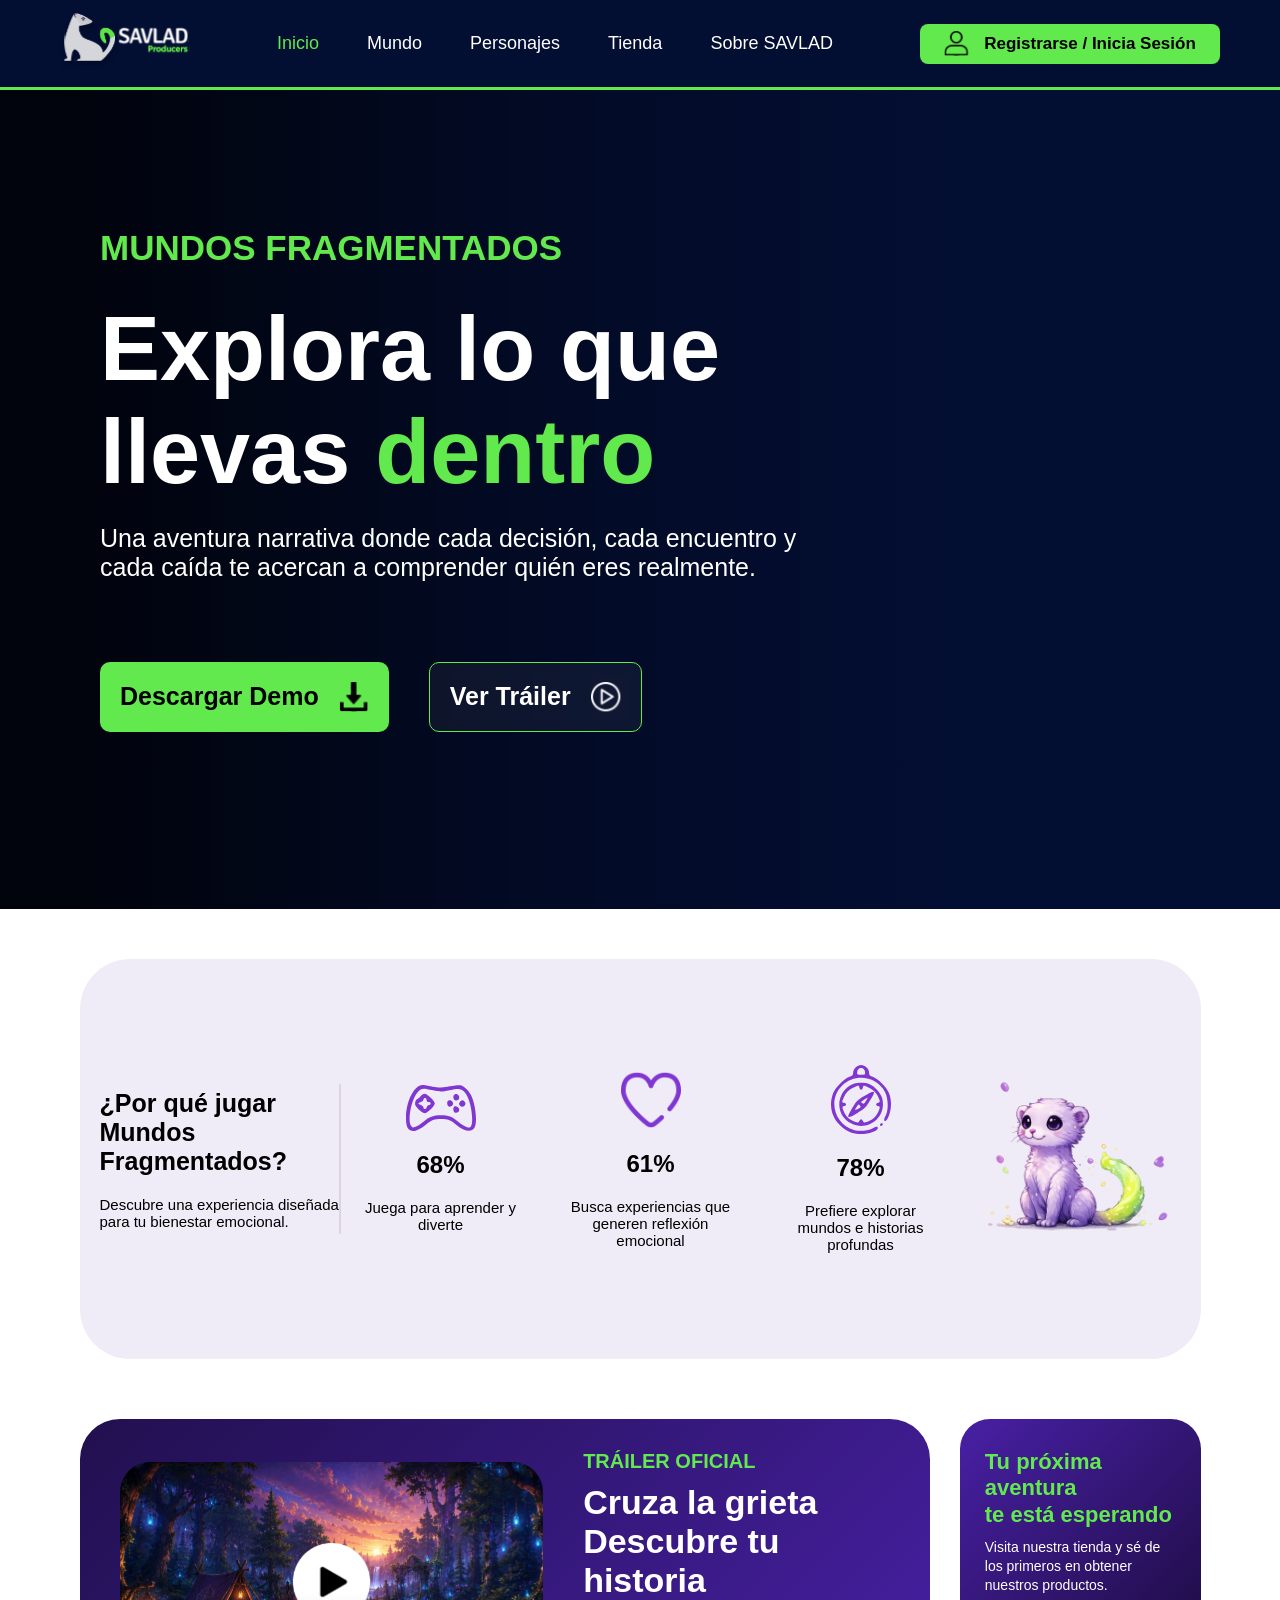
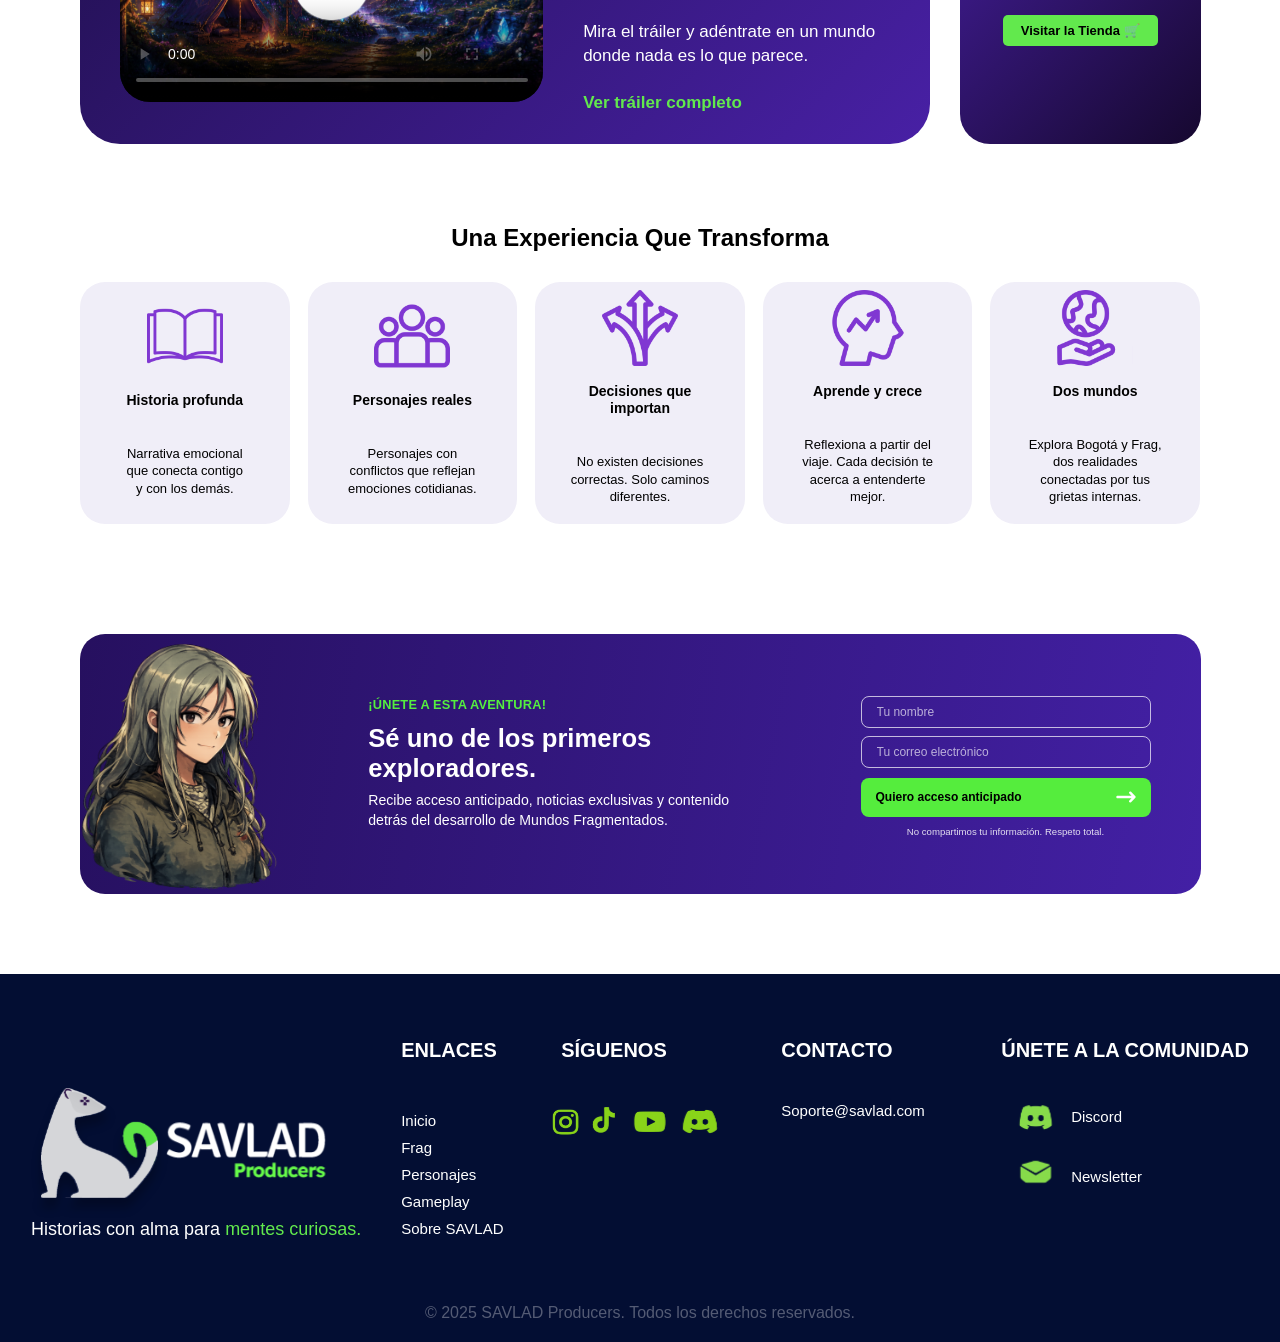
==== index.html @ c3e3d8b2 "Primera subida" ====
<!DOCTYPE html>
<html lang="es">
<head>
    <meta charset="UTF-8">
    <meta name="viewport" content="width=device-width, initial-scale=1.0">
    <link rel="stylesheet" href="estilos.css">
    <link rel="icon" href="Recursos/logo1.svg" type="image/svg+xml">
    <title>SAVLAD || INICIO</title>
</head>
<body>

<!--------------------- HEADER --------------------->

        <header>

            <a href="index.html" class="logo1">
                <img src="Recursos/Group 207.svg" alt="" width="130px">
            </a>

            <nav>
                <a href="index.html"><span>Inicio</span></a>
                <a href="mundo.html">Mundo</a>
                <a href="personajes.html">Personajes</a>
                <a href="tienda.html">Tienda</a>
                <a href="sobre.html">Sobre SAVLAD</a>
            </nav>

            <button class="registrate1" id="abrirModal">
                <div class="registrate2">
                    <img src="Recursos/usuario 2.svg" alt="" width="25px">
                    <p>Registrarse / Inicia Sesión</p>
                </div>
            </button>

            <button class="menu1" id="menu1">
                <span></span>
                <span></span>
                <span></span>
            </button>

        </header>


<!--------------------- MENU MOVIL --------------------->

        <div class="menu-mobile" id="menuMobile">

            <a href="#">Inicio</a>
            <a href="#">Mundo</a>
            <a href="#">Personajes</a>
            <a href="#">Tienda</a>
            <a href="#">Sobre SAVLAD</a>

            <button class="login-mobile" id="abrirModalMobile">
                <img src="Recursos/usuario 2.svg" alt="" width="25px">
                <span>Registrarse / Inicia Sesión</span>
            </button>

        </div>


<!--------------------- MODAL --------------------->

        <div class="modal" id="modal">

            <div class="modal-contenido">

                <button class="cerrar" id="cerrarModal">&times;</button>

                <h2>Iniciar Sesión</h2>

                <input type="email" placeholder="Correo electrónico">

                <input type="password" placeholder="Contraseña">

                <button class="boton-iniciar">
                    Iniciar Sesión
                </button>

                <p>¿No tienes una cuenta?</p>

                <a href="#">Registrarse</a>

            </div>

        </div>


<!--------------------- CONTENIDO --------------------->






    
    <section class="section1">
        <div class="fondo1">

            <div class="fondos">
                <div class="fondo fondo-1"></div>
                <div class="fondo fondo-2"></div>
                <div class="fondo fondo-3"></div>
                <div class="fondo fondo-4"></div>
            </div>

            <div class="s1">
                <h3>MUNDOS FRAGMENTADOS</h3>
                <h1>Explora lo que llevas <span>dentro</span></h1>
                <p>
                    Una aventura narrativa donde cada decisión, cada encuentro
                    y cada caída te acercan a comprender quién eres realmente.
                </p>

                <div class="caj0">
                    <a href="#">
                        <div class="caj1">
                            <p>Descargar Demo</p>
                            <img src="Recursos/descargar.svg" alt="">
                        </div>
                    </a>

                    <a href="#">
                        <div class="caj2">
                            <p>Ver Tráiler</p>
                            <img src="Recursos/ver.svg" alt="">
                        </div>
                    </a>
                </div>
            </div>

        </div>
    </section>




<!--------------------- SECTION #2 --------------------->

<main>
    <section class="section2">
        <div class="s2-1">
            <h1>¿Por qué jugar Mundos Fragmentados?</h2>
            <p>Descubre una experiencia diseñada para tu bienestar emocional.</p>
        </div>
        <div class="lin"></div>
        <div class="s2-2">
            <div class="con1">
                <img src="Recursos/consola.svg" alt="" width="70px">
                <h2>68%</h2>
                <p>Juega para aprender y diverte</p>
            </div>
            <div class="con2">
                <img src="Recursos/corazon.svg" alt="" width="60px">
                <h2>61%</h2>
                <p>Busca experiencias que generen reflexión emocional </p>
            </div>
            <div class="con3">
                <img src="Recursos/brujula.svg" alt="" width="60px">
                <h2>78%</h2>
                <p>Prefiere explorar mundos e historias profundas</p>
            </div>
        </div>
        <img src="Recursos/mascota.svg" alt="" width="220px">

    </section>




<!--------------------- SECTION #3 --------------------->


    <section class="section3">

        <section class="trailer">

    <div class="trailer-video">
        <video controls poster="Recursos/trai 2.svg">
            <source src="Recursos/SPOT PUBLICITARIO.mp4" type="video/mp4">
        </video>

        
    </div>

    <div class="trailer-info">

        <h3>TRÁILER OFICIAL</h3>
        <h2>Cruza la grieta<br>Descubre tu historia</h2>
        <p>Mira el tráiler y adéntrate en un mundo donde nada es lo que parece.</p>
        <a href="#">Ver tráiler completo</a>

    </div>

    </section>
        
    <div class="tienda">
        <h2>Tu próxima aventura<br>te está esperando</h2>
        <p>Visita nuestra tienda y sé de los primeros en obtener nuestros productos.</p>
        <a href="#" class="boton-tienda">Visitar la Tienda 🛒</a>
    </div>

    </section>



<!--------------------- SECTION #4 --------------------->
    

    <section class="section4">
    <h2>Una Experiencia Que Transforma</h2>

    <div class="contenedor-cajas">
        <div class="caja">
            <div class="icono"><img src="Recursos/libro.svg" alt=""></div>
            <h3>Historia profunda</h3>
            <p>Narrativa emocional<br>que conecta contigo<br>y con los demás.</p>
        </div>

        <div class="caja">
            <div class="icono"><img src="Recursos/grupo.svg" alt=""></div>
            <h3>Personajes reales</h3>
            <p>Personajes con<br>conflictos que reflejan<br>emociones cotidianas.</p>
        </div>

        <div class="caja">
            <div class="icono"><img src="Recursos/flechas.svg" alt=""></div>
            <h3>Decisiones que<br>importan</h3>
            <p>No existen decisiones<br>correctas. Solo caminos<br>diferentes.</p>
        </div>

        <div class="caja">
            <div class="icono"><img src="Recursos/motivacion.svg" alt=""></div>
            <h3>Aprende y crece</h3>
            <p>Reflexiona a partir del<br>viaje. Cada decisión te<br>acerca a entenderte<br>mejor.</p>
        </div>

        <div class="caja">
            <div class="icono"><img src="Recursos/el-planeta-tierra.svg" alt=""></div>
            <h3>Dos mundos</h3>
            <p>Explora Bogotá y Frag,<br>dos realidades<br>conectadas por tus<br>grietas internas.</p>
        </div>
    </div>
</section>




<!--------------------- SECTION #5 --------------------->



     <section class="section5">
    <div class="section5__personaje">
        <img src="Recursos/chica cor.svg" alt="Exploradora">
    </div>

    <div class="section5__contenido">
        <span class="section5__titulo-verde">
            ¡ÚNETE A ESTA AVENTURA!
        </span>

        <h2>
            Sé uno de los primeros<br>
            exploradores.
        </h2>

        <p>
            Recibe acceso anticipado, noticias exclusivas y contenido<br>
            detrás del desarrollo de Mundos Fragmentados.
        </p>
    </div>

    <form class="section5__formulario">
        <input 
            type="text" 
            placeholder="Tu nombre"
        >

        <input 
            type="email" 
            placeholder="Tu correo electrónico"
        >

        <button type="submit">
            <span>Quiero acceso anticipado</span>
            <img src="Recursos/flecha-correcta.svg" alt="" width="20px">
        </button>

        <small>
            No compartimos tu información. Respeto total.
        </small>
    </form>
</section>



</main>







<!--------------------- FOOTER --------------------->

    <footer>

        <div class="fot0">

            <div class="fot1">

                <img src="Recursos/Group 207.svg" alt="" width="300px">

                <p>
                    Historias con alma para
                    <span>mentes curiosas.</span>
                </p>

            </div>


            <div class="fot2">

                <h3>ENLACES</h3>

                <a href="#">Inicio</a>
                <a href="#">Frag</a>
                <a href="#">Personajes</a>
                <a href="#">Gameplay</a>
                <a href="#">Sobre SAVLAD</a>

            </div>


            <div class="fot3">

                <h3>SÍGUENOS</h3>

                <img src="Recursos/redes footer.svg" alt="" width="200px">

            </div>


            <div class="fot4">

                <h3>CONTACTO</h3>

                <p>Soporte@savlad.com</p>

            </div>


            <div class="fot5">

                <h3>ÚNETE A LA COMUNIDAD</h3>

                <div class="fot5-1">

                    <img src="Recursos/redes footer2.svg" alt="" width="70px">

                    <p>Discord<br><br>Newsletter</p>

                </div>

            </div>

        </div>


        <div class="fot6">
            © 2025 SAVLAD Producers. Todos los derechos reservados.
        </div>

    </footer>


<!--------------------- SCRIPT --------------------->

    <script>

        const abrirModal = document.getElementById("abrirModal");
        const abrirModalMobile = document.getElementById("abrirModalMobile");
        const cerrarModal = document.getElementById("cerrarModal");
        const modal = document.getElementById("modal");

        abrirModal.addEventListener("click", () => {         
             modal.style.display = "flex";
        });

        abrirModalMobile.addEventListener("click", () => {         
             modal.style.display = "flex";
        });

        cerrarModal.addEventListener("click", () => {         
          modal.style.display = "none";
        });

        modal.addEventListener("click", (e) => {         
             if (e.target === modal) {
        modal.style.display = "none";
    }
        });


        const menu1 = document.getElementById("menu1");
        const menuMobile = document.getElementById("menuMobile");

        menu1.addEventListener("click", () => {
             menuMobile.classList.toggle("activo");
        });

    </script>

</body>
</html>
---- estilos.css ----
:root {

    /* ==================== COLORES ==================== */

    --color-principal: #030E33;
    --color-secundario: #62E94D;
    --color-fondo: #cacaca;
    --color-modal: #030b25;
    --color-blanco: #ffffff;
    --color-negro: #000000;
    --color-texto-footer: rgba(255, 255, 255, 0.322);


    /* ==================== TIPOGRAFÍA ==================== */

    --fuente-principal: "Montserrat", sans-serif;

    --texto-pequeno: 14px;
    --texto-normal: 16px;
    --texto-grande: 18px;

    --titulo-pequeno: 24px;
    --titulo-mediano: 28px;
    --titulo-grande: 32px;

    --peso-normal: 400;
    --peso-medio: 500;
    --peso-semibold: 600;
    --peso-negrita: 700;


    /* ==================== ESPACIADOS ==================== */

    --espaciado-xs: 5px;
    --espaciado-sm: 10px;
    --espaciado-md: 20px;
    --espaciado-lg: 40px;
    --espaciado-xl: 60px;


    /* ==================== BORDES ==================== */

    --radio-sm: 6px;
    --radio-md: 8px;
    --radio-lg: 12px;


    /* ==================== TAMAÑOS ==================== */

    --altura-header: 90px;
    --altura-boton: 40px;

}


/* ==================== GENERAL ==================== */



* {
    margin: 0;
    padding: 0;
    box-sizing: border-box;
}

body {
    font-family: "Montserrat", sans-serif;
    /* padding-top: 90px; */
    background-color: #030E33;
}



/* ================ HEADER ================ */

header {
    width: 100%;
    height: 90px;
    background-color: #030E33;
    border-bottom: 3px solid #62E94D;
    position: fixed;
    top: 0;
    left: 0;
    display: flex;
    justify-content: space-between;
    align-items: center;
    padding: 0 60px;
    z-index: 1000;
}

header a {
    text-decoration: none;
}

.logo1 img {
    transition: 0.3s ease;
}

.logo1 img:hover {
    transition: 0.3s;
    transform: scale(1.05);
}

nav {
    width: auto;
    height: 60px;
    display: flex;
    justify-content: center;
    align-items: center;
    /* gap: 50px; */
    /* clamp(mínimo, preferido, máximo); */
    gap: clamp(3rem, 3vw, 4rem);;
}

nav a {
    color: white;
    text-decoration: none;
    font-size: 18px;
    transition: 0.3s ease;
}

nav a span {
    color: #62E94D;
}

nav a:hover {
    color: #62E94D;
    transition: 0.3s;
    transform: scale(1.08);
}

.registrate1 {
    width: 300px;
    height: 40px;
    background-color: #62E94D;
    transition: 0.3s ease;
    border-radius: 8px;
    display: flex;
    justify-content: center;
    align-items: center;
    border: none;
    cursor: pointer;
}

.registrate2 {
    display: flex;
    justify-content: center;
    align-items: center;
    gap: 15px;
    color: black;
    font-weight: 600;
    font-size: 17px;
}

.registrate1:hover {
    transition: 0.3s;
    transform: scale(1.04);
}

.login-mobile {
    width: 90%;
    height: 45px;
    background-color: #62E94D;
    border: none;
    border-radius: 8px;
    display: flex;
    justify-content: center;
    align-items: center;
    gap: 10px;
    color: black;
    font-size: 15px;
    font-weight: 600;
    cursor: pointer;
}



/* ================ MENU MOVIL ================ */

.menu1 {
    display: none;
}

.menu-mobile {
    display: none;
}



/* ================ MODAL ================ */

.modal {
    position: fixed;
    top: 0;
    left: 0;
    width: 100%;
    height: 100vh;
    background-color: rgba(0, 0, 0, 0.7);
    display: none;
    justify-content: center;
    align-items: center;
    padding: 20px;
    z-index: 2000;
}

.modal-contenido {
    width: 400px;
    max-width: 100%;
    background-color: #030b25;
    border: 2px solid #62E94D;
    border-radius: 12px;
    padding: 40px;
    position: relative;
    display: flex;
    flex-direction: column;
    align-items: center;
    gap: 20px;
}

.modal-contenido h2 {
    color: white;
    font-size: 28px;
}

.modal-contenido input {
    width: 100%;
    height: 45px;
    padding: 0 15px;
    border: none;
    border-radius: 6px;
    outline: none;
    font-size: 16px;
}

.boton-iniciar {
    width: 100%;
    height: 45px;
    border: none;
    border-radius: 6px;
    background-color: #62E94D;
    color: black;
    font-size: 16px;
    font-weight: 600;
    cursor: pointer;
}

.modal-contenido p {
    color: white;
    font-size: 14px;
}

.modal-contenido a {
    color: #62E94D;
    text-decoration: none;
    margin-top: -15px;
}

.cerrar {
    position: absolute;
    top: 10px;
    right: 15px;
    background: none;
    border: none;
    color: white;
    font-size: 32px;
    cursor: pointer;
}

.cerrar:hover {
    color: #62E94D;
}



/* ================ CONTENIDO ================ */

.fondo1 {
    width: 100%;
    height: 101vh;
    position: relative;
    overflow: hidden;
}

.fondos {
    position: absolute;
    inset: 0;
}

.fondo {
    position: absolute;
    inset: 0;

    background-size: cover;
    background-position: center;
    background-repeat: no-repeat;

    opacity: 0;
    animation: aparecer 20s infinite;
}

/* IMÁGENES */

.fondo-1 {
    background-image: url("Recursos/fondo1.svg");
    animation-delay: 0s;
}

.fondo-2 {
    background-image: url("Recursos/fondo2.svg");
    animation-delay: 5s;
}

.fondo-3 {
    background-image: url("Recursos/fondo3.svg");
    animation-delay: 10s;
}

.fondo-4 {
    background-image: url("Recursos/fondo4.svg");
    animation-delay: 15s;
}


/* FUNDIDO */

@keyframes aparecer {

    0% {
        opacity: 0;
    }

    5% {
        opacity: 1;
    }

    25% {
        opacity: 1;
    }

    30% {
        opacity: 0;
    }

    100% {
        opacity: 0;
    }
}


/* DEGRADADO NEGRO */

.fondo1::after {
    content: "";
    position: absolute;
    inset: 0;

    background: linear-gradient(
        to right,
        rgba(0, 0, 0, 0.774) 0%,
        rgba(0, 0, 0, 0.774) 5%,
        rgba(0, 0, 0, 0.3) 40%,
        transparent 75%
    );

    z-index: 2;
}


/* CONTENIDO */

main {
    width: 100%;
    height: auto;
    display: flex;
    flex-direction: column;
    align-items: center;
    gap: 60px;
    padding: 50px;
    background-color: #ffffff;
}


/* ================ SECTION #1 ================ */

.fondo1 {
    display: flex;
    align-items: center;
    padding-left: 100px;
    padding-top: 50px;
}

.s1 {
    position: relative;
    z-index: 3;
}

.s1 {
    width: 750px;
    height: auto;
}

.s1 h3 {
    font-size: 35px;
    color: #62E94D;
    margin-bottom: 30px;
}

.s1 h1 {
    font-size: 90px;
    color: white;
    margin-bottom: 20px;
}

.s1 h1 span {
    color: #62E94D;
}

.s1 p {
    color: white;
    font-size: 25px;
}

.s1 a {
    text-decoration: none;
}

.caj0 {
    width: auto;
    height: auto;
    display: flex;
    gap: 40px;
    margin-top: 80px;
}

.caj1 {
    max-width: 350px;
    height: 70px;
    background-color: #62E94D;
    border-radius: 10px;
    display: flex;
    align-items: center;
    justify-content: center;
    gap: 20px;
    padding-left: 20px;
    padding-right: 20px;
    transition: 0.3s ease;
}

.caj1 p {
    color: black;
    font-weight: 600;
}

.caj1:hover {
    transition: 0.3s;
    transform: scale(1.02);
}

.caj2 {
    max-width: 350px;
    height: 70px;
    border-radius: 10px;
    display: flex;
    align-items: center;
    justify-content: center;
    gap: 20px;
    padding-left: 20px;
    padding-right: 20px;
    transition: 0.3s ease;
    background: rgba(255, 255, 255, 0.05);
    backdrop-filter: blur(5px);
    border: 1px solid #62E94D;
}

.caj2 p {
    color: white;
    font-weight: 600;
}

.caj2:hover {
    transition: 0.3s;
    transform: scale(1.02);
}



/* ================ SECTION #2 ================ */

.section2 {
    width: 95%;
    min-height: 400px;
    height: auto;
    background-color: #EFECF8;
    border-radius: 50px;
    display: flex;
    align-items: center;
    justify-content: center;
    padding: 20px;
}

.s2-1 {
    width: 400px;
    height: 200px;
    display: flex;
    flex-direction: column;
    justify-content: center;
}

.s2-1 h1 {
    font-size: 25px;
}

.s2-1 p {
    margin-top: 20px;
    font-size: 15px;
    font-weight: 500;
}

.lin {
    width: 2px;
    height: 150px;
    background-color: #d9d3e4;
    border-radius: 50px;
}

.s2-2 {
    width: auto;
    height: 270px;
    display: flex;
    justify-content: center;
    align-items: center;
    gap: 10px;
}

.con1, .con2, .con3 {
    width: 200px;
    height: auto;
    display: flex;
    flex-direction: column;
    align-items: center;
    gap: 20px;
    padding: 20px;
    text-align: center;
}

.con1 p, .con2 p, .con3 p {
    font-size: 15px;
    font-weight: 500;
}


/* ================ SECTION #3 ================ */

.section3 {
    width: 95%;
    min-height: 300px;
    height: auto;
    display: flex;
    align-items: center;
    justify-content: space-between;
    gap: 30px;
}

.trailer {
    width: 90%;
    max-width: auto;
    min-height: 325px;
    padding: 30px 40px;
    display: flex;
    align-items: center;
    gap: 40px;
    background: linear-gradient(135deg, #21104f, #4820a5);
    border-radius: 40px;
}


/* VIDEO */

.trailer-video {
    width: 55%;
    height: 240px;
    position: relative;
    border-radius: 30px;
    overflow: hidden;
}

.trailer-video video {
    width: 100%;
    height: 100%;
    object-fit: cover;
    display: block;
}


/* TEXTO */

.trailer-info {
    flex: 1;
    color: white;
}

.trailer-info h3 {
    margin: 0 0 10px;
    color: #62E94D;
    font-size: 20px;
}

.trailer-info h2 {
    margin: 0 0 20px;
    font-size: 34px;
    line-height: 1.15;
}

.trailer-info p {
    margin-bottom: 25px;
    font-size: 17px;
    line-height: 1.4;
}

.trailer-info a {
    color: #62E94D;
    text-decoration: none;
    font-weight: bold;
    font-size: 17px;
    transition: 0.3s ease;
}

.trailer-info a:hover {
    color: white;
}



.tienda {
    width: 280px;
    min-height: 325px;
    padding: 30px 25px;
    background: linear-gradient( 135deg, #4820A5, #16082F);
    border-radius: 30px;
    color: white;
}


/* TÍTULO */

.tienda h2 {
    margin: 0 0 10px;
    color: #62E94D;
    font-size: 22px;
    line-height: 1.2;
}


/* TEXTO */

.tienda p {
    margin: 0 0 18px;
    font-size: 14px;
    line-height: 1.35;
}


/* BOTÓN */

.boton-tienda {
    display: block;
    width: fit-content;
    margin: 20px auto;
    padding: 8px 18px;
    background-color: #62E94D;
    color: #000;
    text-decoration: none;
    font-size: 13px;
    font-weight: bold;
    border-radius: 5px;
    transition: 0.3s;
}

.boton-tienda:hover {
    transform: scale(1.05);
    background-color: #7cff68;
}





.section4 {
    width: 100%;
    min-height: auto;
    padding: 20px 30px;
    background-color: #ffffff;
    font-family: Arial, sans-serif;
}

.section4 h2 {
    margin: 0 0 30px;
    text-align: center;
    font-size: 24px;
    font-weight: 700;
    color: #000000;
}

.contenedor-cajas {
    width: 100%;
    display: grid;
    grid-template-columns: repeat(5, 1fr);
    gap: 18px;
}

.caja {
    min-height: 185px;
    padding: 18px 15px;
    background-color: #f0eef8;
    border-radius: 25px;
    text-align: center;
    display: flex;
    flex-direction: column;
    justify-content: center;
    align-items: center;
    gap: 20px;
}

.icono {
    width: 55px;
    height: 55px;
    margin-bottom: 8px;
    font-size: 42px;
    display: flex;
    align-items: center;
    justify-content: center;
}

.caja h3 {
    margin: 0 0 16px;
    font-size: 14px;
    line-height: 1.2;
    font-weight: 700;
    color: #000000;
}

.caja p {
    margin: 0;
    font-size: 13px;
    line-height: 1.35;
    font-weight: 500;
    color: #000000;
}

@media (max-width: 900px) {
    .contenedor-cajas {
        grid-template-columns: repeat(2, 1fr);
    }
}

@media (max-width: 500px) {
    .section4 {
        padding: 20px;
    }

    .contenedor-cajas {
        grid-template-columns: 1fr;
    }
}





.section5 {
    position: relative;
    width: min(95%, 1450px);
    min-height: 205px;
    margin: 30px auto;
    display: flex;
    align-items: center;
    background: linear-gradient(100deg, #26105f,#4320a5);
    border-radius: 25px;
    overflow: visible;
    box-sizing: border-box;
    color: white;
}


/* =========================
   PERSONAJE
========================= */

.section5__personaje {
    position: relative;
    width: clamp(170px, 17vw, 300px);
    height: 100%;
    min-height: 260px;
    align-self: stretch;
    display: flex;
    align-items: center;
    justify-content: center;
    flex-shrink: 0;
}

.section5__personaje img {
    position: absolute;
    bottom: 50%;
    left: 50%;
    transform: translate(-50%, 50%);
    width: clamp(180px, 18vw, 320px);
    max-width: 100%;
    height: auto;
    object-fit: contain;
}


/* =========================
   CONTENIDO
========================= */

.section5__contenido {
    margin-left: clamp(24px, 4vw, 100px);
    padding: 25px 20px;
    flex: 1;
}

.section5__titulo-verde {
    display: block;
    margin-bottom: 12px;
    color: #54ef3f;
    font-size: clamp(12px, 1vw, 14px);
    font-weight: 800;
    letter-spacing: 0.2px;
}

.section5__contenido h2 {
    margin: 0 0 8px;
    font-family: Arial, sans-serif;
    font-size: clamp(22px, 2vw, 32px);
    line-height: 1.15;
    font-weight: 700;
}

.section5__contenido p {
    margin: 0;
    font-family: Arial, sans-serif;
    font-size: clamp(13px, 1.1vw, 17px);
    line-height: 1.4;
    color: #ffffff;
}


/* =========================
   FORMULARIO
========================= */

.section5__formulario {
    width: min(350px, 100%);
    padding: 25px 50px 20px 10px;
    display: flex;
    flex-direction: column;
    gap: 8px;
    box-sizing: border-box;
}

.section5__formulario input {
    width: 100%;
    height: clamp(32px, 2.5vw, 42px);
    padding: 0 15px;
    box-sizing: border-box;
    border: 1px solid rgba(255, 255, 255, 0.7);
    border-radius: 8px;
    outline: none;
    background: transparent;
    color: white;
    font-size: clamp(12px, 0.9vw, 14px);
}

.section5__formulario input::placeholder {
    color: rgba(255, 255, 255, 0.65);
}

.section5__formulario input:focus {
    border-color: #54ef3f;
}


/* =========================
   BOTÓN
========================= */

.section5__formulario button {
    width: 100%;
    height: clamp(38px, 3vw, 50px);
    margin-top: 2px;
    padding: 0 15px;
    display: flex;
    align-items: center;
    justify-content: space-between;
    border: none;
    border-radius: 8px;
    background: #55ed3d;
    color: #000;
    font-size: clamp(12px, 0.9vw, 14px);
    font-weight: 700;
    cursor: pointer;
    transition: 0.2s ease;
}

.section5__formulario button:hover {
    transform: translateY(-2px);

    background: #6df957;
}

.section5__flecha {
    font-size: clamp(20px, 2vw, 30px);
    line-height: 0;
    font-weight: 400;
}


/* =========================
   TEXTO INFERIOR
========================= */

.section5__formulario small {
    margin-top: 1px;

    text-align: center;

    color: rgba(255, 255, 255, 0.85);

    font-size: clamp(8px, 0.75vw, 10px);
}







/* ================ FOOTER ================ */

footer {
    width: 100%;
    min-height: 340px;
    height: auto;
    background-color: #030E33; 
    display: flex;
    flex-direction: column;
    justify-content: center;
    align-items: center;
    padding: 50px 20px 20px 20px;
}

.fot0 {
    width: 100%;
    min-height: 280px;
    height: auto;
    display: flex;
    justify-content: center;
    align-items: center;
    gap: 40px;
    flex-wrap: wrap;
}

.fot1 {
    width: auto;
    min-width: 180px;
    height: 250px;
    display: flex;
    justify-content: center;
    flex-direction: column;
    color: white;
    font-weight: 400;
    font-size: 18px;
}

.fot1 p span {
    color: #62E94D;
}

.fot2 {
    width: auto;
    min-width: 120px;
    height: 250px;
    display: flex;
    flex-direction: column;
    color: white;
    font-weight: 400;
    font-size: 18px;
    gap: 10px;
}

.fot2 h3, .fot3 h3, .fot4 h3, .fot5 h3 {
    margin-bottom: 40px;
    font-size: 20px;
}

.fot2 a {
    text-decoration: none;
    color: white;
    font-weight: 400;
    transition: 0.3s ease;
    font-size: 15px;
}

.fot2 a:hover {
    text-decoration: none;
    color: #62E94D;
    font-weight: 400;
    transition: 0.3s;
}

.fot3 {
    width: auto;
    min-width: 180px;
    height: 250px;
    color: white;
    display: flex;
    flex-direction: column;
    font-size: 15px;
}

.fot3 img {
    margin-left: -25px;
}

.fot4 {
    width: auto;
    min-width: 180px;
    height: 250px;
    color: white;
    display: flex;
    flex-direction: column;
    font-size: 15px;
}

.fot5 {
    width: auto;
    min-width: 180px;
    height: 250px;
    color: white;
    display: flex;
    flex-direction: column;
    font-size: 15px;
}

.fot5-1 {
    width: auto;
    height: 250px;
    color: white;
    display: flex;
    font-size: 15px;
    line-height: 30px;
}

.fot5-1 img {
    margin-top: -100px;
}

.fot6 {
    width: 100%;
    height: auto;
    display: flex;
    justify-content: center;
    align-items: center;
    color: rgba(255, 255, 255, 0.322);
    font-weight: 400;
    text-align: center;
}



/* ================ MOVIL ================ */

@media (max-width: 600px) {

    /* HEADER */

    header {
        height: 90px;
        padding: 0 20px;
        display: flex;
        flex-direction: row;
        justify-content: space-between;
    }

    .logo1 img {
        width: 150px;
        height: auto;
    }

    nav {
        display: none;
    }

    .registrate1 {
        display: none;
    }

    .menu1 {
        width: 45px;
        height: 40px;
        background-color: transparent;
        border: none;
        display: flex;
        flex-direction: column;
        justify-content: center;
        align-items: center;
        gap: 6px;
        cursor: pointer;
    }

    .menu1 span {
        width: 32px;
        height: 3px;
        background-color: #62E94D;
        border-radius: 3px;
    }



    /* MENU MOVIL */

    .menu-mobile {
        width: 100%;
        background-color: #030E33;
        display: none;
        flex-direction: column;
        align-items: center;
        padding: 20px 0;
        gap: 20px;
        position: fixed;
        top: 90px;
        left: 0;
        z-index: 999;
        border-bottom: 3px solid #62E94D;
    }

    .menu-mobile a {
        color: white;
        text-decoration: none;
        font-size: 17px;
    }

    .menu-mobile a:hover {
        color: #62E94D;
    }

    .menu-mobile.activo {
        display: flex;
    }



    /* MODAL */

    .modal {
        padding: 20px;
    }

    .modal-contenido {
        width: 100%;
        max-width: 400px;
        padding: 30px 20px;
        gap: 15px;
    }

    .modal-contenido h2 {
        font-size: 24px;
    }

    .modal-contenido input {
        height: 42px;
        font-size: 14px;
    }

    .boton-iniciar {
        height: 42px;
        font-size: 15px;
    }

    .cerrar {
        top: 5px;
        right: 10px;
    }









    /* SECTION #1 */

    .s1 {
        position: absolute;
        top: 0px;
        left: -150px;
        transform: scale(0.5);
    }

    .fondo1 {
        width: 100%;
        height: 60vh;
        background-image: url("Recursos/fondo1.svg");
        background-size: cover;
        background-position: center;
        background-repeat: no-repeat;
        position: relative;
          
    }

    
    /* SECTION #2 */

    main {
    width: 100%;
    height: auto;
    display: flex;
    flex-direction: column;
    align-items: center;
    gap: 60px;
    padding: 20px 10px 20px 10px;
    background-color: #ffffff;
}

    .section2 {
        width: 95%;
        min-height: 400px;
        padding: 15px;
        gap: 10px;
        border-radius: 30px;
        padding: 20px;
        position: relative;
    }

    .section2 img {
        width: 200px;
        margin-top: -230px;
    }

    .s2-1 {
        margin-top: -230px;
    }

    .s2-1 h1 {
        font-size: 22px;
    }

    .s2-1 p {
        font-size: 15px;
        margin-top: 10px;
    }

    .lin {
        width: 400px;
        height: 2px;
        position: absolute;
        top: 180px;
    }

    .s2-2 {
        transform: scale(0.7);
        position: absolute;
        top: 240px;
    }

    .con1 {
        margin-top: 60px;
    }

    .s2-2 img {
        width: 80px;
    }



    /* SECTION #3 */
    
    @media (max-width: 600px) {

    .section3 {
        width: 100%;
        min-height: auto;

        display: flex;
        flex-direction: column;

        align-items: center;
        justify-content: center;

        gap: 30px;

        padding: 20px 0;
        box-sizing: border-box;
    }

    /* CAJA DEL TRÁILER */
    .trailer {
        width: 90%;
        min-height: auto;

        padding: 25px 20px;

        flex-direction: column;

        gap: 25px;

        border-radius: 30px;

        box-sizing: border-box;
    }

    .trailer-video {
        width: 100%;
        height: auto;
        aspect-ratio: 16 / 9;

        border-radius: 20px;
    }

    .trailer-info {
        width: 100%;
        text-align: center;
    }

    .trailer-info h3 {
        font-size: 18px;
    }

    .trailer-info h2 {
        font-size: 28px;
    }

    .trailer-info p {
        font-size: 15px;
    }


    /* CAJA TIENDA */
    .tienda {
        width: 90%;
        max-width: 350px;

        min-height: auto;

        padding: 30px 25px;

        box-sizing: border-box;

        text-align: center;
    }

}


    .section5 {
        width: calc(100% - 24px);
        height: 320px;
        margin: 15px auto;
        padding: 0;
        display: grid;
        grid-template-columns: 45% 55%;
        grid-template-rows: auto 1fr;
        position: relative;
        overflow: hidden;
        border-radius: 16px;
    }

    .section5__personaje {
        grid-column: 1;
        grid-row: 1 / 3;
        width: 100%;
        height: 100%;
        position: relative;
        display: flex;
        align-items: flex-end;
        justify-content: flex-start;
    }

    .section5__personaje img {
        position: absolute;
        width: 235px;
        max-width: none;
        height: auto;
        left: -25px;
        bottom: 0;
    }

    .section5__contenido {
        grid-column: 2;
        grid-row: 1;
        width: 100%;
        padding: 40px 12px 0 0;
        box-sizing: border-box;
        margin-left: 0px;
    }

    .section5__titulo-verde {
        display: block;
        margin: 0 0 5px;
        font-size: 11px;
        line-height: 1;
        white-space: nowrap;
    }

    .section5__contenido h2 {
        margin: 0 0 6px;
        font-size: 19px;
        line-height: 1.15;
    }

    .section5__contenido p {
        margin: 0;
        font-size: 9px;
        line-height: 1.3;
    }

    .section5__contenido p br {
        display: none;
    }

    .section5__formulario {
        grid-column: 2;
        grid-row: 2;
        width: 100%;
        margin: 0;
        padding: 10px 12px 0 0;
        box-sizing: border-box;
        display: flex;
        flex-direction: column;
        gap: 7px;
        align-self: start;
    }

    .section5__formulario input {
        width: 100%;
        height: 33px;
        margin: 0;
        padding: 0 14px;
        box-sizing: border-box;
        border-radius: 7px;
        font-size: 11px;
    }

    .section5__formulario button {
        width: 100%;
        height: 42px;
        margin: 0;
        padding: 0 13px;
        box-sizing: border-box;
        display: flex;
        align-items: center;
        justify-content: space-between;
        border-radius: 7px;
        font-size: 11px;
    }

    .section5__formulario button img {
        width: 22px;
        height: auto;
    }

    .section5__formulario small {
        width: 100%;
        margin: 0;
        text-align: center;
        font-size: 8px;
        line-height: 1;
        white-space: nowrap;
    }




    /* FOOTER */

    footer {
        width: 100%;
        min-height: 900px;
        height: auto;
        padding: 40px 20px 20px;
        display: flex;
        justify-content: center;
        align-items: center;
        flex-direction: column;
    }

    .fot0 {
        width: 100%;
        height: auto;
        min-height: 0;
        display: flex;
        flex-direction: column;
        align-items: flex-start;
        gap: 35px;
    }

    .fot1, .fot2, .fot3, .fot4, .fot5 {
        width: 100%;
        height: auto;
        min-width: 0;
    }

    .fot1, .fot2, .fot3, .fot4 {
        margin-bottom: 40px;
    }

    .fot1 img {
        width: 220px;
        max-width: 100%;
    }

    .fot1 {
        font-size: 16px;
    }

    .fot2 h3, .fot3 h3, .fot4 h3, .fot5 h3 {
        margin-bottom: 15px;
        font-size: 18px;
    }

    .fot2 {
        gap: 8px;
    }

    .fot2 a {
        font-size: 16px;
    }

    .fot3 img {
        width: 220px;
        max-width: 100%;
        margin-left: -20px;
    }

    .fot4 p {
        font-size: 16px;
        margin: 0;
    }

    .fot5-1 {
        width: 100%;
        height: auto;
        align-items: center;
    }

    .fot5-1 img {
        width: 70px;
        margin: 0;
    }

    .fot5-1 p {
        margin: 0 0 0 15px;
        font-size: 16px;
        line-height: 25px;
    }

    .fot6 {
        margin-top: 40px;
        text-align: center;
        font-size: 13px;
        line-height: 1.5;
    }

}
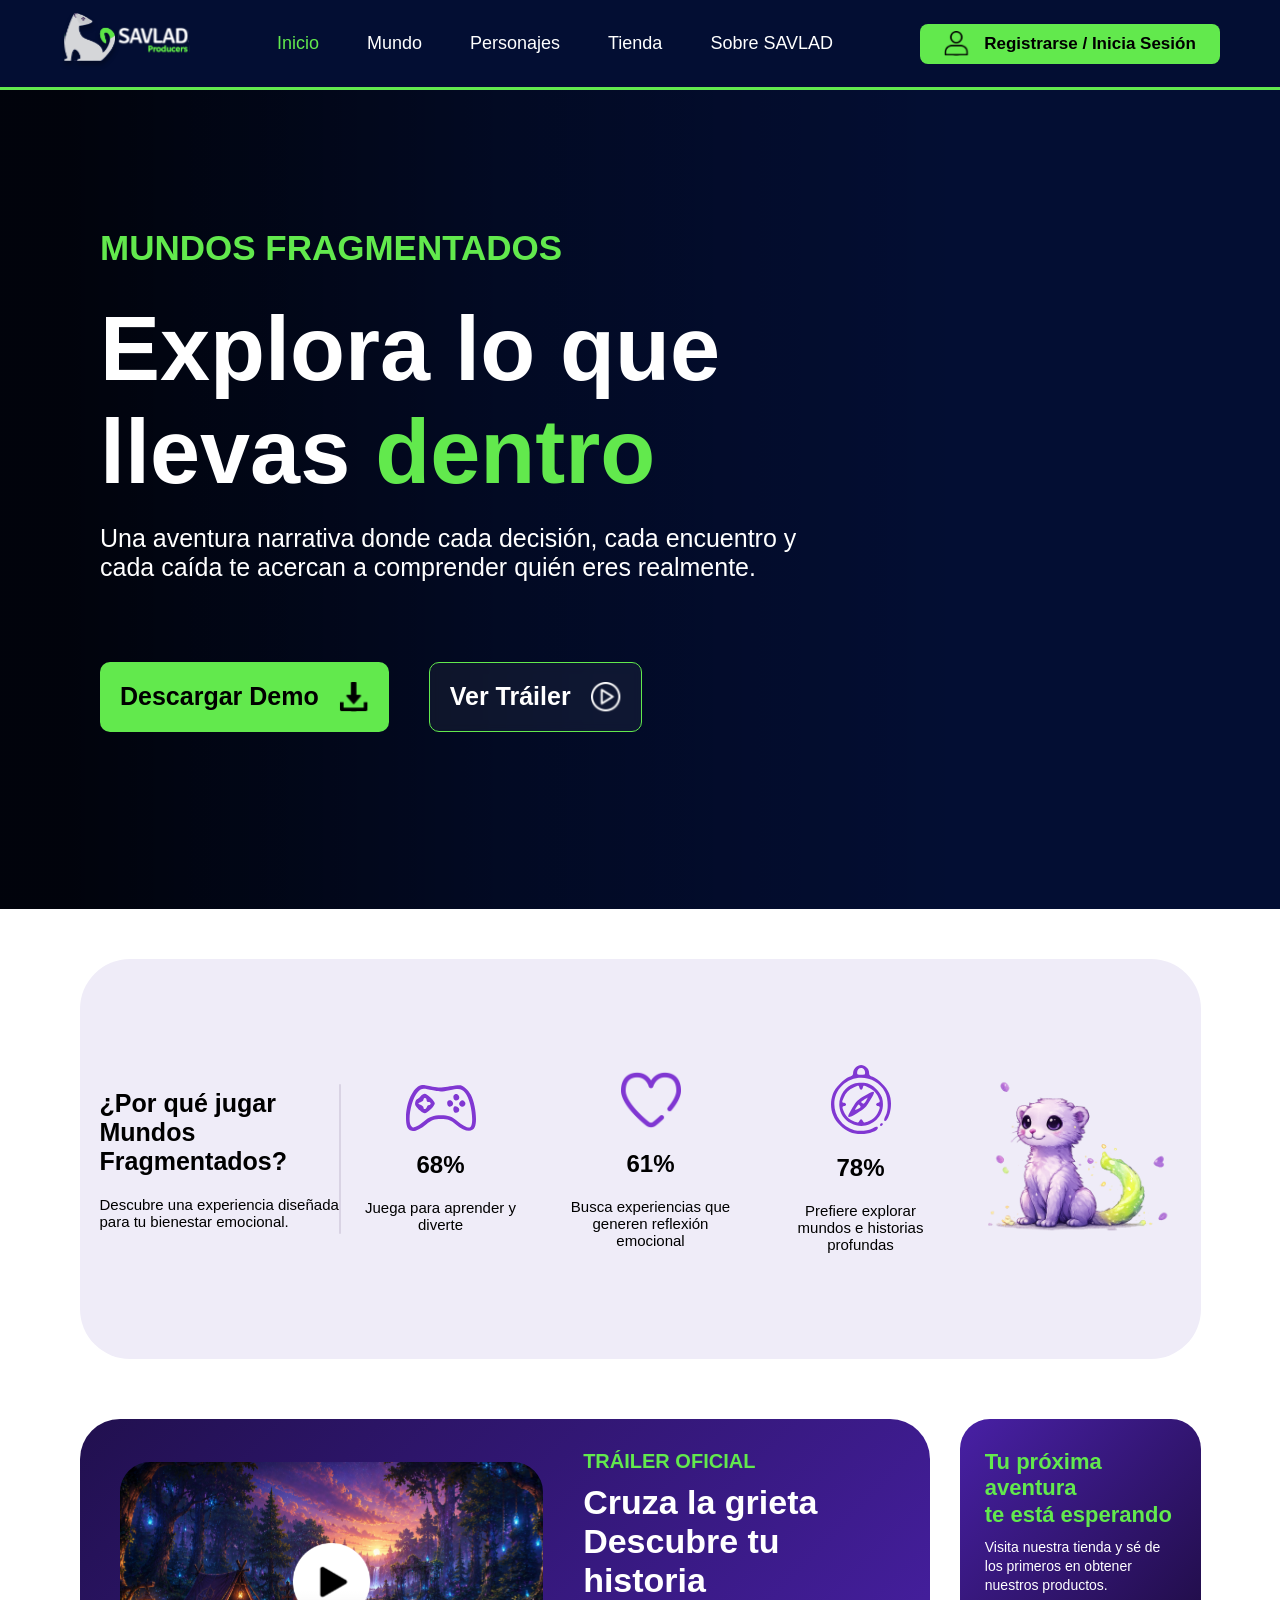
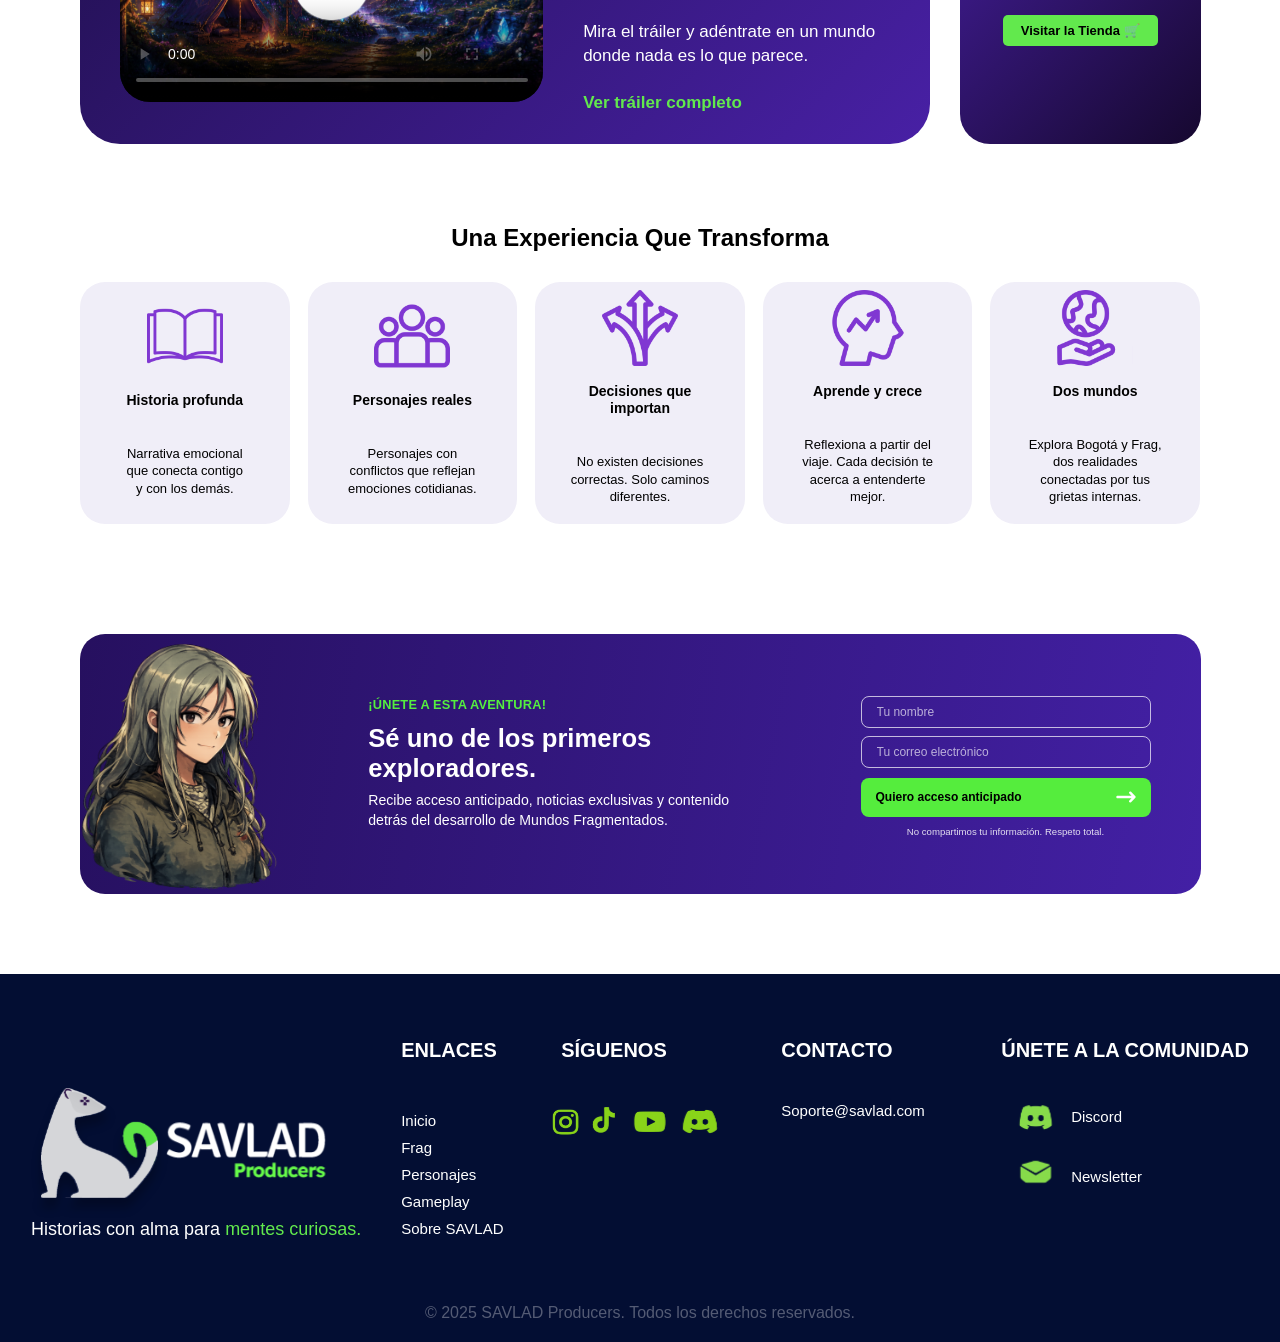
==== commit 44b433fa: "Update mobile menu links to point to correct pages se añadio el menu movil, ya que la version anteri" ====
--- a/index.html
+++ b/index.html
@@ -45,11 +45,11 @@
 
         <div class="menu-mobile" id="menuMobile">
 
-            <a href="#">Inicio</a>
-            <a href="#">Mundo</a>
-            <a href="#">Personajes</a>
-            <a href="#">Tienda</a>
-            <a href="#">Sobre SAVLAD</a>
+            <a href="index.html">Inicio</a>
+            <a href="mundo.html">Mundo</a>
+            <a href="personajes.html">Personajes</a>
+            <a href="tienda.html">Tienda</a>
+            <a href="sobre.html">Sobre SAVLAD</a>
 
             <button class="login-mobile" id="abrirModalMobile">
                 <img src="Recursos/usuario 2.svg" alt="" width="25px">
@@ -414,4 +414,4 @@
     </script>
 
 </body>
-</html>+</html>
